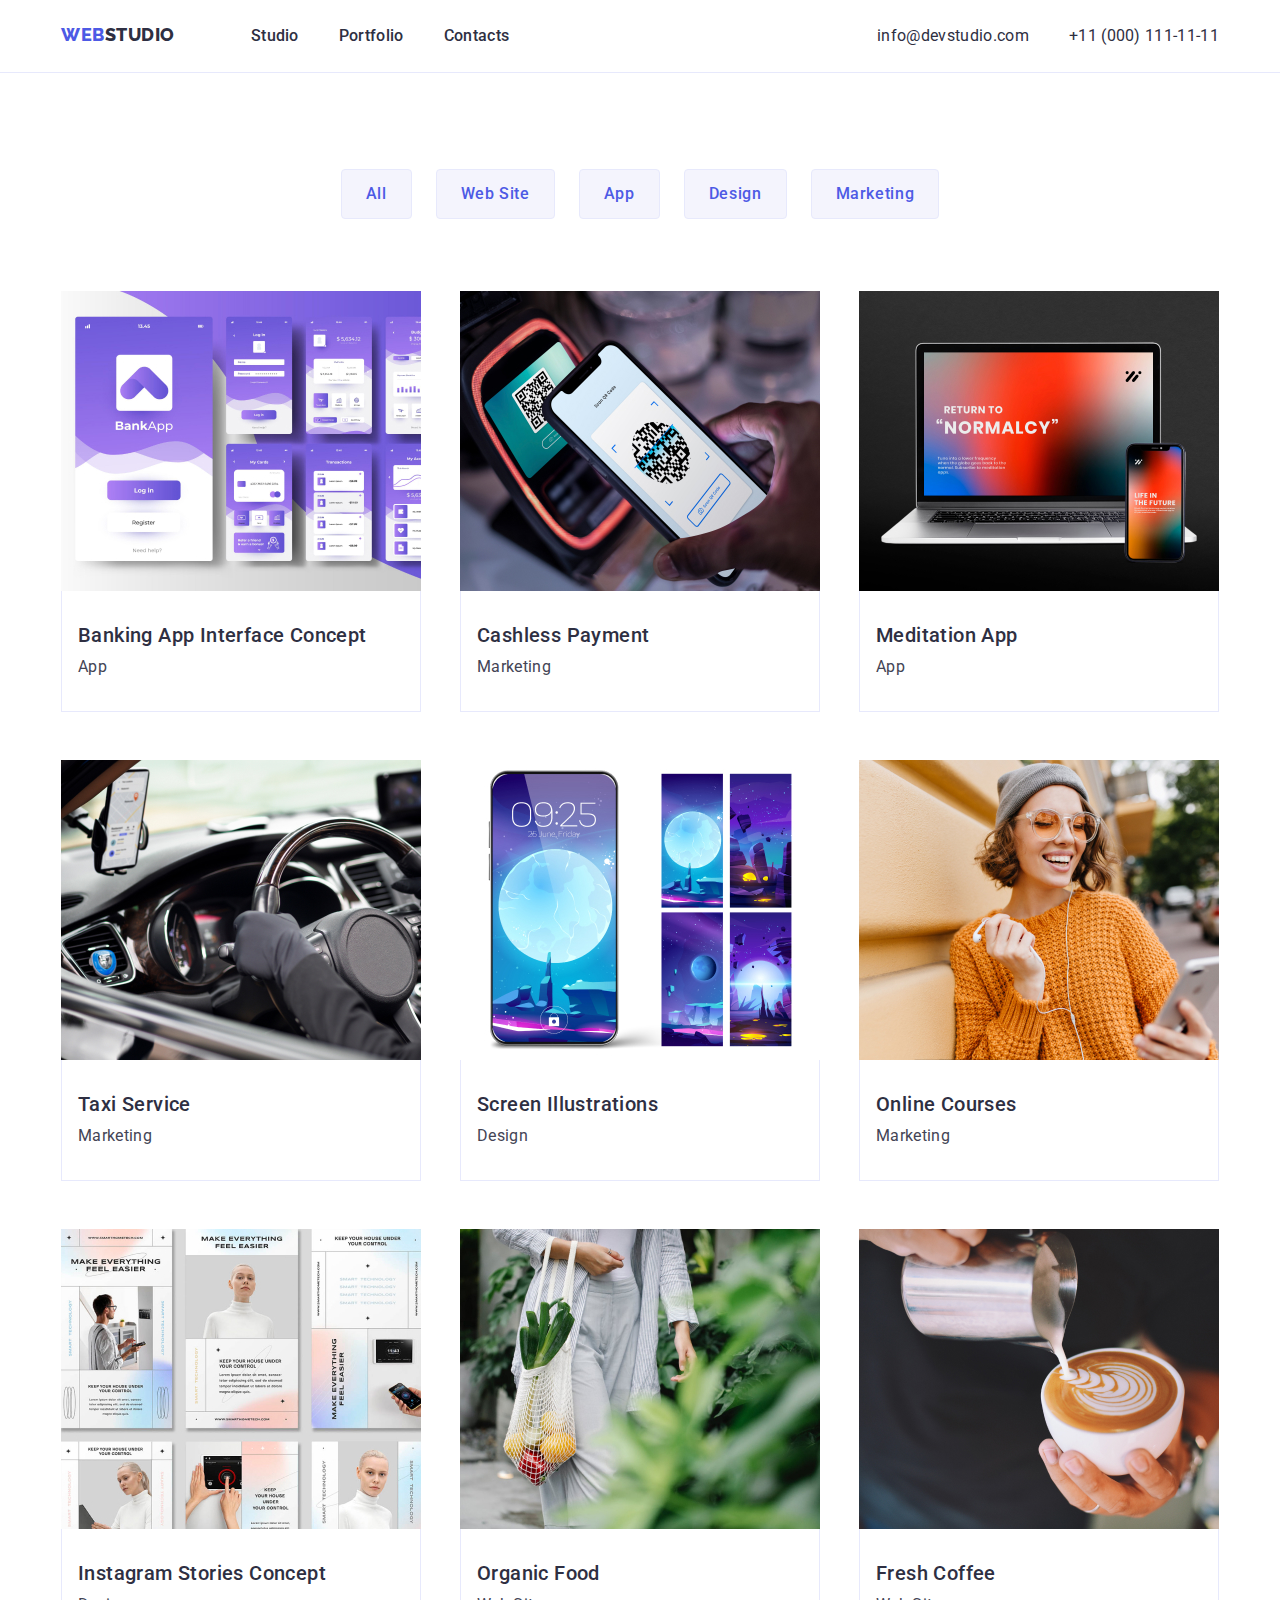
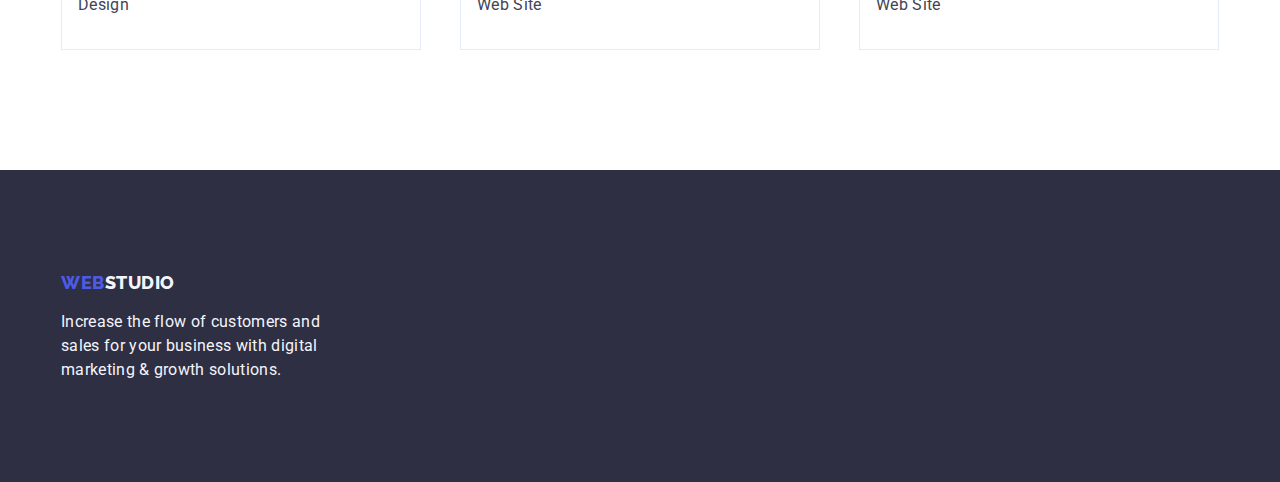
==== portfolio.html @ fd46f85c "Initial commit" ====
<!DOCTYPE html>
<head lang="en">
<head>
    <meta charset="UTF-8">
    <meta name="viewport" content="width=device-width, initial-scale=1.0">
    <title>goit-markup-hw-03</title>
    <link rel="stylesheet" href="css/style.css"/>
    <link href="https://fonts.googleapis.com/css2?family=Raleway:wght@800&family=Roboto:wght@400;500;700;900&display=swap" rel="stylesheet">

</head>
<body>

    <!-- Header Section-->
    <header class="header-page"> 
        <div class="container header-container">
            <nav class="header-page-menu">
                <a class="header-logo" href="index.html"><span class="header-web">WEB</span><span class="header-studio">STUDIO</span></a>
                <ul class="header-page-menu-list">
                    <li class="header-page-menu-list-item"><a class="header-page-item-link" href="index.html">Studio</a></li>
                    <li class="header-page-menu-list-item"><a class="header-page-item-link" href="portfolio.html">Portfolio</a></li>
                    <li class="header-page-menu-list-item"><a class="header-page-item-link" href="/Contacts">Contacts</a></li>
                </ul>
            </nav>
            <address class="header-page-address">
                <a class="header-page-address-link" href="info@devstudio.com">info@devstudio.com</a>
                <a class="header-page-address-link" href="+11(000)111-11-11">+11 (000) 111-11-11</a>
            </address>
        </div>
        
    </header>

    <!-- Main Section -->

    <main>
        <!-- 1st Section -->
        
        <section class="portfolio">
            <div class="container portfolio-container">
                <ul class="portfolio-list">
                    <li class="portfolio-list-item"><button class="portfolio-list-button" type="button">All</button></li>
                    <li class="portfolio-list-item"><button class="portfolio-list-button" type="button">Web Site</button></li>
                    <li class="portfolio-list-item"><button class="portfolio-list-button" type="button">App</button></li>
                    <li class="portfolio-list-item"><button class="portfolio-list-button" type="button">Design</button></li>
                    <li class="portfolio-list-item"><button class="portfolio-list-button" type="button">Marketing</button></li>
                </ul>
            </div>
            
        </section>
         
        <!-- 2nd Section -->
        <section class="projects">
            <div class="container projects-container">
                <ul class="projects-list">
                    <li class="projects-list-item"><img src="images/port-row1-1.jpg" alt="app interface" width="360px">
                    <div class="projects-title-container"><h3 class="projects-list-item-title">Banking App Interface Concept</h3>
                    <p class="projects-list-item-description">App</p></div></li>

                    <li class="projects-list-item"><img src="images/port-row1-2.jpg" alt="qrcode display" width="360px">
                    <div class="projects-title-container"><h3 class="projects-list-item-title">Cashless Payment</h3>
                    <p class="projects-list-item-description">Marketing</p></div></li>

                    <li class="projects-list-item"><img src="images/prot-row1-3.jpg" alt="laptop and cp picture" width="360px">
                    <div class="projects-title-container"><h3 class="projects-list-item-title">Meditation App</h3>
                    <p class="projects-list-item-description">App</p></div></li>

                    <li class="projects-list-item"><img src="images/port-row2-1.jpg" alt="cellphone place on car windshield and steering wheel" width="360px">
                    <div class="projects-title-container"><h3 class="projects-list-item-title">Taxi Service</h3>
                    <p class="projects-list-item-description">Marketing</p></div></li>

                    <li class="projects-list-item"><img src="images/port-row2-2.jpg" alt="cellphone with moon screen" width="360px">
                    <div class="projects-title-container"><h3 class="projects-list-item-title">Screen Illustrations</h3>
                        <p class="projects-list-item-description">Design</p></div></li>

                    <li class="projects-list-item"><img src="images/port-row2-3.jpg" alt="lady holding cellphone" width="360px">
                    <div class="projects-title-container"><h3 class="projects-list-item-title">Online Courses</h3>
                    <p class="projects-list-item-description">Marketing</p></div></li>

                    <li class="projects-list-item"><img src="images/port-row3-1.jpg" alt="Instagram stories with different frame design" width="360px">
                    <div class="projects-title-container"><h3 class="projects-list-item-title">Instagram Stories Concept</h3>
                    <p class="projects-list-item-description">Design</p></div>
                    </li>
                    <li class="projects-list-item"><img src="images/port-row3-2.jpg" alt="lady carrying netbag with fruits and veges inside" width="360px">
                    <div class="projects-title-container"><h3 class="projects-list-item-title">Organic Food</h3>
                    <p class="projects-list-item-description">Web Site</p></div></li>

                    <li class="projects-list-item"><img src="images/port-row3-3.jpg" alt="cup of coffee pouring with cream" width="360px">
                    <div class="projects-title-container"><h3 class="projects-list-item-title">Fresh Coffee</h3>
                    <p class="projects-list-item-description">Web Site</p></div></li>
                </ul>
            </div>
        </section>  
    
    </main>

    <!-- Footer -->
    <footer class="footer">
        <div class="container">
            <a class="footer-logo" href="index.html"><span class="footer-web">WEB</span><span class="footer-studio">STUDIO</span></a>
            <p class="footer-description">Increase the flow of customers and sales for your business with digital marketing & growth solutions.</p>
        </div>

    </footer>

</body>
</html>
---- css/style.css ----
*, *::after, *::before {
  margin: 0;
  padding: 0;
  box-sizing: border-box;
}

body {
  color: var(--slate);
  font-family: 'roboto', sans-serif;
  font-size: 16px;
  width: 100%;
  min-height: 100vh;
}

:root {
  --navy-blue: #2e2f42;
  --slate: #434455;
  --cloud: #f4f4fd;
  --iris: #4d5ae5;
  --orange: #e7791f;
  --ocean: #404bbf;
  --cornflower: #e7e9fc;
  --white: #fff;
  --blue: #0000ff;
}

button {
  font-family: inherit;
  border: unset;
  outline:none;
}

.header-logo {
  font-family: 'Raleway', sans-serif;
  font-size: 18px;
  font-weight: 800;
  line-height: 21px;
  letter-spacing: 0.54px;
  text-transform: uppercase;
 
}

.header-page {
  padding: 24px 0;
  border-bottom: 1px solid var(--cornflower, #E7E9FC);
}

.header-page a {
  color: var(--navy-blue);
}


.header-container {
  display: flex;
  justify-content: space-between;
}

.header-page-menu {
 display: inline-flex;
 gap: 76px;

}
.header-page-menu-list {
  display: inline-flex;
  align-items: flex-start;
  gap: 40px;
  
}

.header-page-menu-list-item {
  color: var(--navy-blue);
  font-weight: 500;
  line-height: 24px;
  letter-spacing: 0.32px;

}

.header-page-item-link:hover{
  color: var(--ocean);
}

.header-page-address {
  display: inline-flex;
  color: var(--slate);
  font-style: normal;
  gap: 40px;
  align-items: center;
 
  
}
.header-page-address-link {
  line-height: 24px;
  letter-spacing: 0.32px;
  color: var(--slate);
}

.header-page-address-link:hover {
 color: var(--ocean);
}

.projects-list-item-title, .services-heading {
  white-space: nowrap;
}

ul {
  list-style-type: none;
}

a {
  text-decoration: none;
}

.hero-container {
  display: flex;
  flex-direction: column;
  gap: 48px;
}
.main-page-hero-heading {
  color: var(--white);
  text-align: center;
  font-size: 56px;
  font-weight: 700;
  line-height: 60px;
  letter-spacing: 1.12px;

}
.main-page-hero {
  background: var(--navy-blue);
  padding: 188px 0;
  
}
.main-page {
  display: block;
  text-align: center;
}

.main-page-hero-button {
  padding: 16px 32px;
  font-weight: 500;
  line-height: 24px;
  letter-spacing: 0.64px;
  display: inline-flexbox;
  border-radius: 4px;
  color: var(--white);
  background: var(--iris);
  box-shadow: 0px 4px 4px 0px rgba(0, 0, 0, 0.15);
  gap: 10px;
  cursor: pointer;
  justify-content: center;
  margin: 0 auto;
}

.main-page-hero-button:hover {
  color: var(--white);
  background: var(--ocean);
}
h2 {
  color: var(--navy-blue);
  text-align: center;
  font-size: 36px;
  font-weight: 700;
  line-height: 40px;
  letter-spacing: 0.72px;
  text-transform: capitalize;
}
h3 {
  width: 264px;
  font-size: 20px;
  font-weight: 500;
  line-height: 24px;
  letter-spacing: 0.4px;
  color: var(--navy-blue);
}
p {
  width: 264px;
  font-weight: 400;
  line-height: 24px;
  letter-spacing: 0.32px;
  color: var(--slate);
}
.feature {
  padding: 120px 0;
}

.feature-container {
  display: flex;
  justify-content: space-between;
  flex-direction: row;
}

.feature-list {
  display: flex;
  text-align: justify;
  justify-content: space-between;
  gap: 34px;
}

.feature-list-item p {
  width: 264px;
  height: 72px;
}

.feature-list-item-head {
  width: 264px;
  height: 24px;
  margin-bottom: 8px;
}


.services-container {
  display: flex;
  flex-direction: column;
  gap: 72px;
}

 .services {
  padding-bottom: 120px;
 }


.services-heading-list {
  display: flex;
  align-items: center;
  justify-content: space-between;
  gap: 24px;
}

.team-container {
  display: flex;
  flex-direction: column;
  gap: 72px;
}

.team { 
  background-color: var(--cloud);
  padding: 120px 0;
}

.team-heading-list {
  display: inline-flex;
  justify-content: space-between;
  gap: 24px;
  
}

.team-name-container {
 padding: 32px 0;
}

.team-heading-list-item {
  display: inline-flex;
  flex-direction: column;
  justify-content: center;
  align-items: center;
  border-radius: 0px 0px 4px 4px;
  background: var(--white);
  box-shadow: 0px 2px 1px 0px rgba(46, 47, 66, 0.08), 0px 1px 1px 0px rgba(46, 47, 66, 0.16), 0px 1px 6px 0px rgba(46, 47, 66, 0.08);

}

.team-heading-list-item-name {
  margin-bottom: 8px;
}

.footer {
  background-color: var(--navy-blue);
  height: 312px;
  padding: 101.5px 0 100px;
  
}

footer p {
  color: var(--cloud);
  width: 264px;
  font-size: 16px;
  line-height: 24px;
  letter-spacing: 0.32px;
  margin-top: 17.5px;
  text-align: left;
}

.footer a {
  font-family: 'Raleway', sans-serif;
  font-size: 18px;
  font-weight: 800;
  line-height: 21px;
  letter-spacing: 0.54px;
  text-transform: uppercase;
}

.header-web,
.footer-web {
  color: var(--iris);
}
.header-studio {
  color: var(--navy-blue);
}

.footer-studio {
  color: var(--cloud);
}

.container {
  width: 1158px;
  margin-left: auto;
  margin-right: auto;
}

.portfolio {
 
  padding: 96px 0 72px;
}

.portfolio-list {
  display: flex;
  justify-content: center;
  gap: 24px;

}

.portfolio-list-button {
  text-align: center;
  color: var(--iris);
  font-family: Roboto;
  font-size: 16px;
  font-weight: 500;
  line-height: 24px;
  letter-spacing: 0.64px;
  border-radius: 4px;
  border: 1px solid var(--cornflower);
  background: var(--cloud);
  list-style-type: none;
  padding: 12px 24px;
}

.portfolio-list-button:hover {
  color: var(--cloud);
  background: var(--ocean);
  cursor: pointer;
  border-color: var(--ocean);
  box-shadow: 0px 2px 2px 0px rgba(0, 0, 0, 0.12), 0px 2px 1px 0px rgba(0, 0, 0, 0.08), 0px 3px 1px 0px rgba(0, 0, 0, 0.10);

}

.projects-container {
  padding-bottom: 120px;
}

.projects-list {
  display: inline-flex;
  row-gap: 48px;
  column-gap: 24px;
  align-items: justify;
  flex-wrap: wrap;
  justify-content: space-between;
}

.projects-list-item {
  
  display: flex;
  flex-direction: column;
  background: var(--white);
  text-indent: 16px;
}

.projects-list-item-title {
  margin-bottom: 8px;
}

.projects-title-container {
  padding-top: 32px;
  padding-bottom: 32px;
  border: 1px solid var(--cornflower);
  border-top: unset;
}
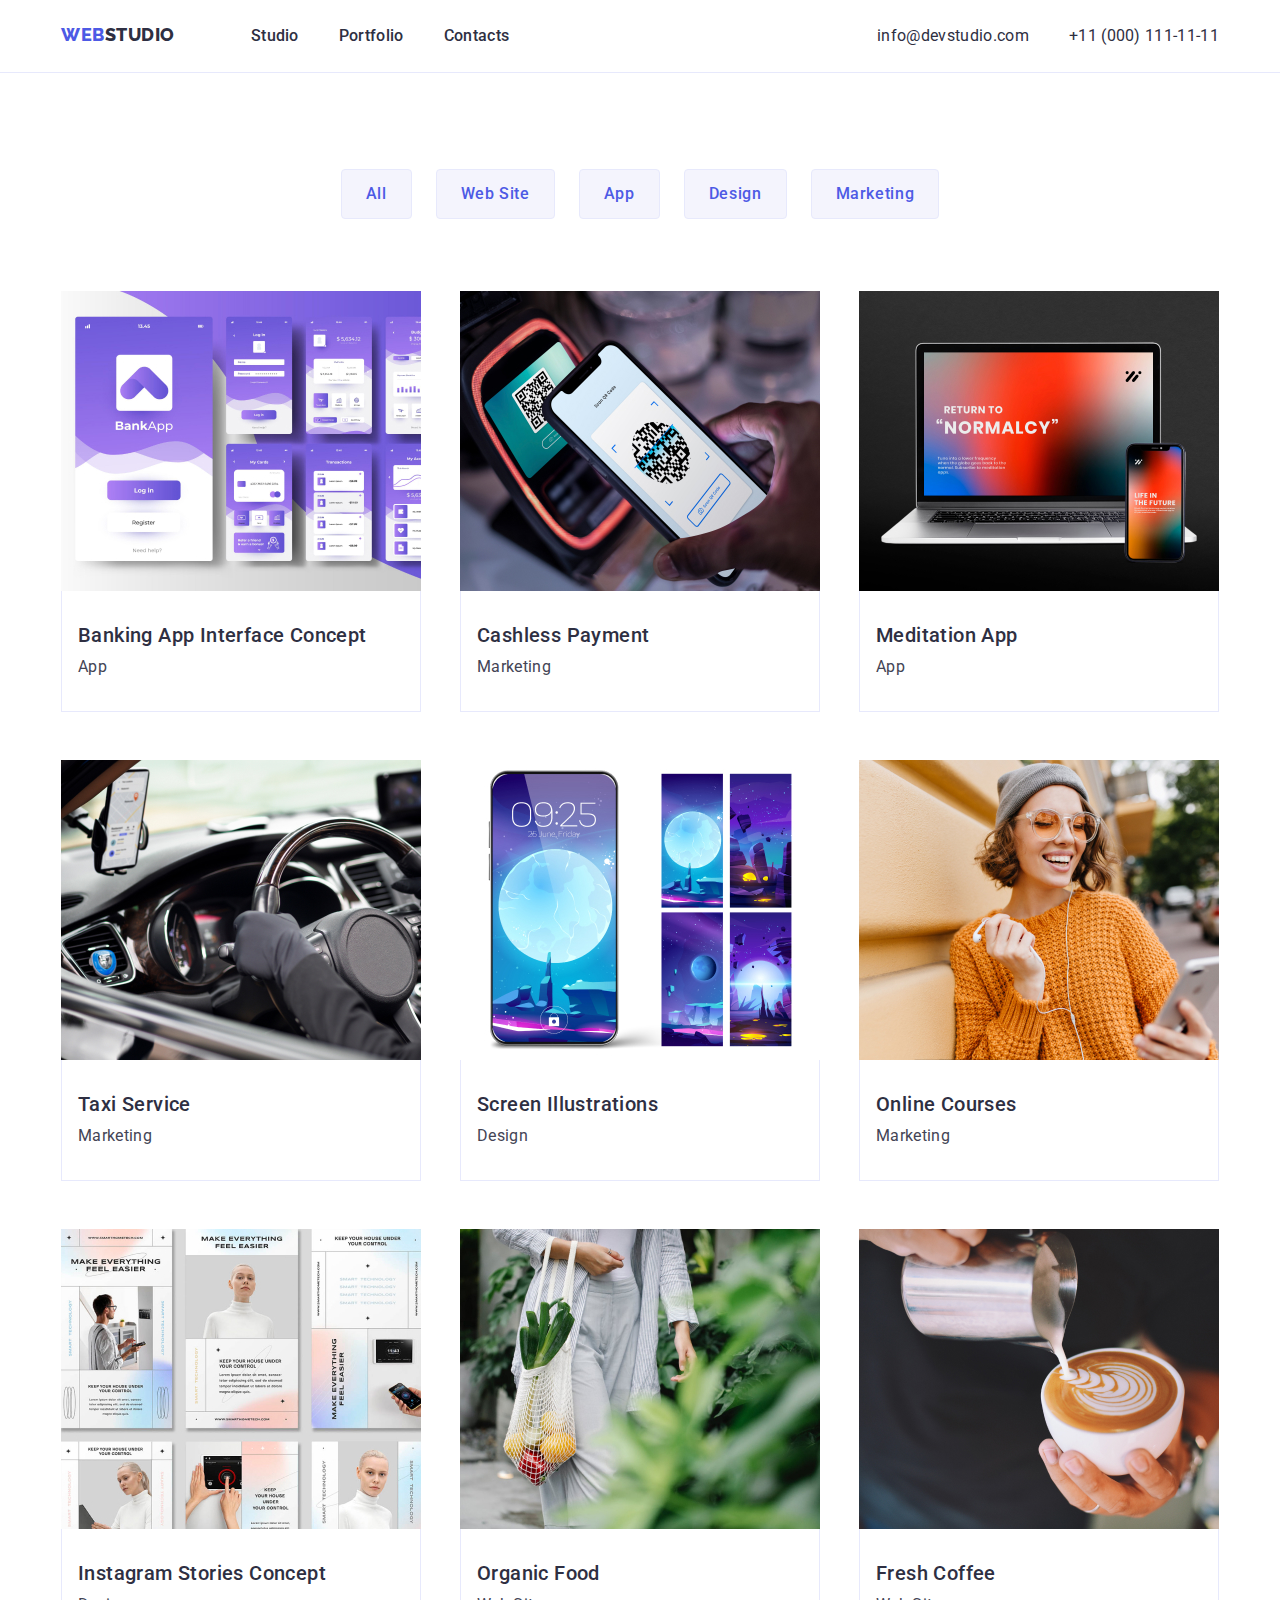
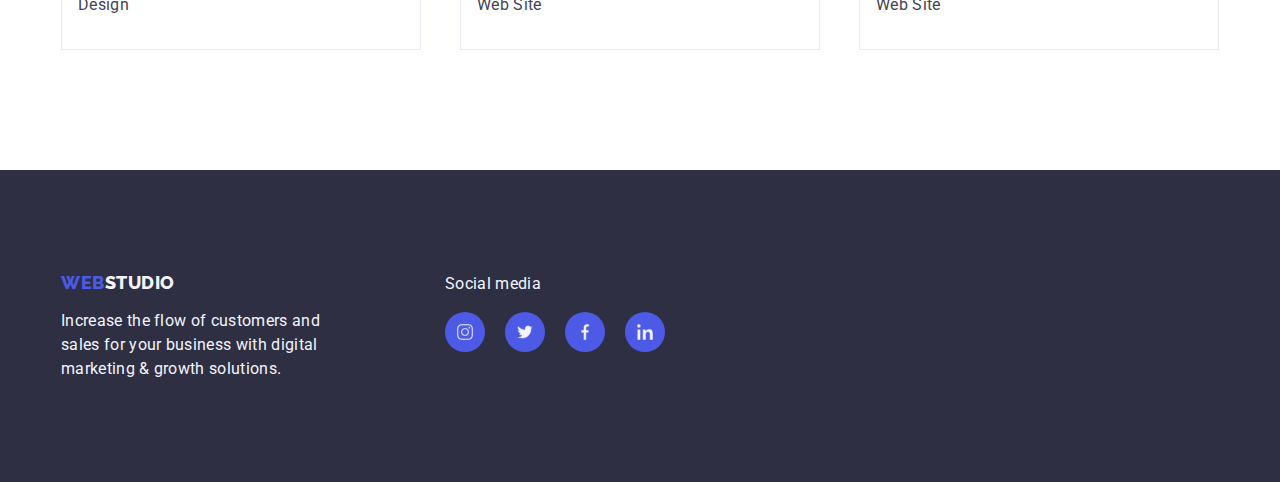
==== commit 50996dbe: "Hw4 revision" ====
--- a/portfolio.html
+++ b/portfolio.html
@@ -3,10 +3,12 @@
 <head>
     <meta charset="UTF-8">
     <meta name="viewport" content="width=device-width, initial-scale=1.0">
-    <title>goit-markup-hw-03</title>
+    <title>goit-markup-hw-04</title>
     <link rel="stylesheet" href="css/style.css"/>
+    <link rel="preconnect" href="https://fonts.googleapis.com">
+    <link rel="preconnect" href="https://fonts.gstatic.com" crossorigin>
     <link href="https://fonts.googleapis.com/css2?family=Raleway:wght@800&family=Roboto:wght@400;500;700;900&display=swap" rel="stylesheet">
-
+    <link rel="stylesheet" href="node_modules/modern-normalize/modern-normalize.css">
 </head>
 <body>
 
@@ -94,11 +96,37 @@
 
     <!-- Footer -->
     <footer class="footer">
-        <div class="container">
-            <a class="footer-logo" href="index.html"><span class="footer-web">WEB</span><span class="footer-studio">STUDIO</span></a>
-            <p class="footer-description">Increase the flow of customers and sales for your business with digital marketing & growth solutions.</p>
+        <div class="container footer-container">
+          <ul class="footer-list">
+            <li><a class="footer-logo" href="index.html"><span class="footer-web">WEB</span><span class="footer-studio">STUDIO</span></a>
+              <p class="footer-description">Increase the flow of customers and sales for your business with digital marketing & growth solutions.</p>
+            </li>
+            <ul class="footer-list-social-media"> <p class="footer-social-media">Social media</p>
+              <li class="social-links-item"><a href="#" class="social-link">
+                <svg>
+                <use href="images/icon.svg#icon-instagram"></use>
+              </svg></a>
+              </li>
+              <li class="social-links-item"><a href="#" class="social-link">
+                <svg>
+                <use href="images/icon.svg#icon-twitter"></use>
+                </svg></a>
+              </li>
+              <li class="social-links-item"><a href="#" class="social-link">
+                <svg>
+                <use href="images/icon.svg#icon-facebook"></use>
+              </svg></a>
+              </li>
+              <li class="social-links-item"><a href="#" class="social-link">
+                <svg>
+                <use href="images/icon.svg#icon-linkedin"></use>
+              </svg></a>
+              </li>
+            </ul>
+            
+          </ul>
+            
         </div>
-
     </footer>
 
 </body>
--- a/css/style.css
+++ b/css/style.css
@@ -15,6 +15,7 @@
 :root {
   --navy-blue: #2e2f42;
   --slate: #434455;
+  --light-slate: #8E8F99;
   --cloud: #f4f4fd;
   --iris: #4d5ae5;
   --orange: #e7791f;
@@ -22,6 +23,9 @@
   --cornflower: #e7e9fc;
   --white: #fff;
   --blue: #0000ff;
+
+  --gray: rgba(46, 47, 66, 0.70);
+
 }
 
 button {
@@ -114,6 +118,8 @@
   display: flex;
   flex-direction: column;
   gap: 48px;
+  
+  
 }
 .main-page-hero-heading {
   color: var(--white);
@@ -124,10 +130,14 @@
   letter-spacing: 1.12px;
 
 }
+
 .main-page-hero {
   background: var(--navy-blue);
   padding: 188px 0;
-  
+  background-image: url(../images/hero-bg.jpg);
+  background-size: cover;
+  background-position: center;
+
 }
 .main-page {
   display: block;
@@ -154,6 +164,8 @@
   color: var(--white);
   background: var(--ocean);
 }
+
+
 h2 {
   color: var(--navy-blue);
   text-align: center;
@@ -203,7 +215,14 @@
 .feature-list-item-head {
   width: 264px;
   height: 24px;
-  margin-bottom: 8px;
+  margin: 8px 0;
+}
+
+.feature-icon {
+ padding: 24px 100px;
+ background-color: var(--cloud);
+ border-radius: 4px;
+
 }
 
 
@@ -266,6 +285,7 @@
   background-color: var(--navy-blue);
   height: 312px;
   padding: 101.5px 0 100px;
+  display: flex;
   
 }
 
@@ -275,7 +295,7 @@
   font-size: 16px;
   line-height: 24px;
   letter-spacing: 0.32px;
-  margin-top: 17.5px;
+  margin-bottom: 16px;
   text-align: left;
 }
 
@@ -363,6 +383,12 @@
   text-indent: 16px;
 }
 
+.projects-list-item:hover {
+  border: 1px solid var(--cloud, #F4F4FD);
+background: var(--white, #FFF);
+box-shadow: 0px 2px 1px 0px rgba(46, 47, 66, 0.08), 0px 1px 1px 0px rgba(46, 47, 66, 0.16), 0px 1px 6px 0px rgba(46, 47, 66, 0.08);
+}
+
 .projects-list-item-title {
   margin-bottom: 8px;
 }
@@ -375,4 +401,116 @@
 }
 
 
-
+/* social links */
+
+.social-links {
+  list-style: none;
+  display: flex;
+  justify-content: center;
+  font-size: 0px;
+  margin-top: 8px;
+  column-gap: 24px;
+
+}
+
+.social-link {
+  display: flex;
+  align-items: center;
+  justify-content: center;
+  background-color: var(--iris);
+  width: 40px;
+  height: 40px;
+  border-radius: 20px;
+}
+
+.social-link svg {
+  width: 16px;
+  height: 16px;
+  display: inline-flex;
+  align-content: center;
+  stroke: var(--iris);
+
+}
+
+.social-links-item {
+  display: flexbox;
+  align-items: start;
+  align-content: center;
+  
+}
+
+.social-link svg {
+  height: 16px;
+  width: 16px;
+  align-items: center;
+  justify-content: center;
+}
+
+.customer-container {
+  display: flex;
+  flex-direction: column;
+  gap: 72px;
+}
+
+.customer { 
+  background-color: var(--white);
+  padding: 120px 0;
+}
+
+.customer-list {
+  display: inline-flex;
+  justify-content: space-between;
+  gap: 24px;
+  
+}
+
+.customer-list-item {
+  display: inline-flex;
+  flex-direction: column;
+  justify-content: center;
+  align-items: center;
+  border: var(--light-slate);
+  border-radius: 4px;
+  border-style:inset ;
+  padding: 16px 32px;
+  
+  
+}
+ .customer-link svg{
+  width: 104px;
+  height: 56px;
+ }
+ /* .customer-link {
+  border: var(--light-slate);
+  border-radius: 4px;
+  border-style: ; */
+}
+
+.footer-social-media {
+  font-weight: 500;
+  line-height: 24px; 
+  color: var(--white);
+  margin-top: auto;
+  margin-bottom: 16px;
+
+}
+
+/* .footer-container {
+  display: inline-flex;
+} */
+
+.footer-list {
+  display: flex;
+  align-content: flex-start;
+  gap: 120px;
+}
+
+footer .social-links-item{
+  display: inline-flex;
+  align-content: center;
+  margin-right: 16px;
+}
+
+.footer-description {
+  margin-top: 16px;
+}